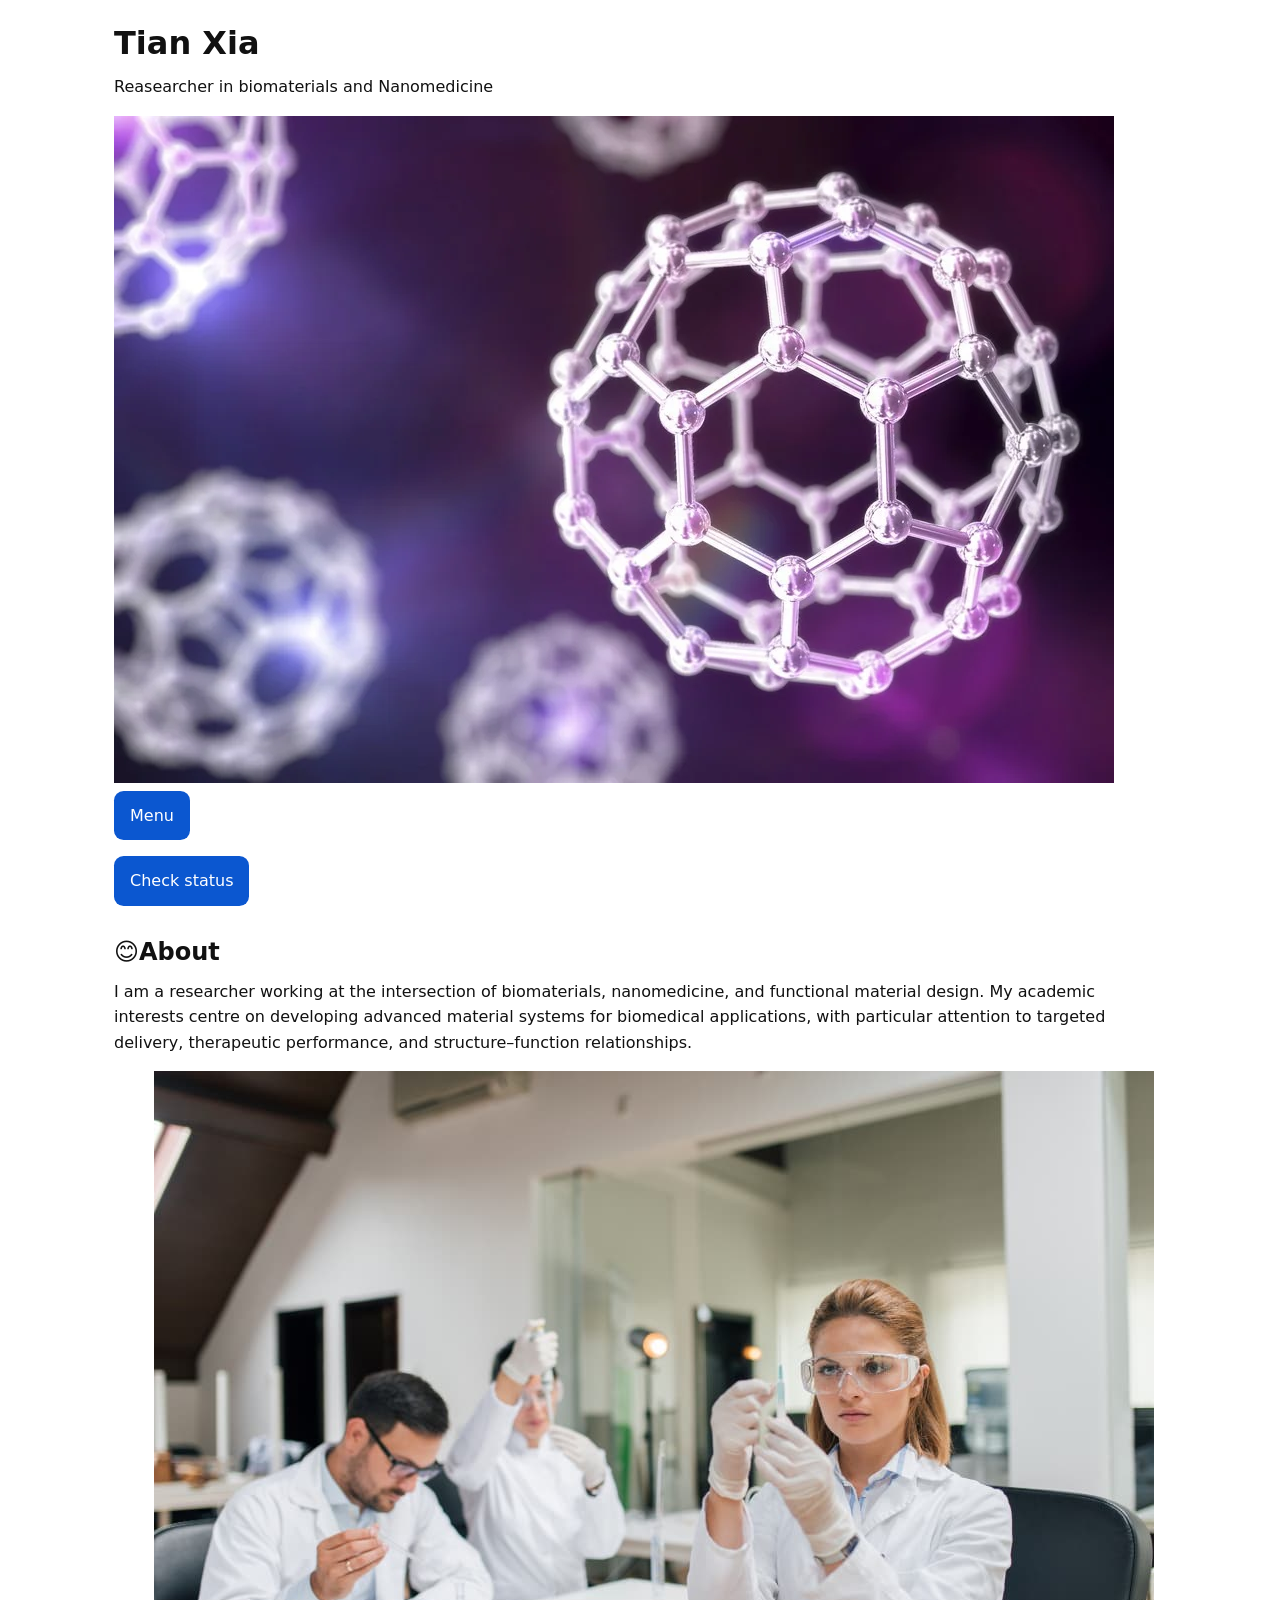
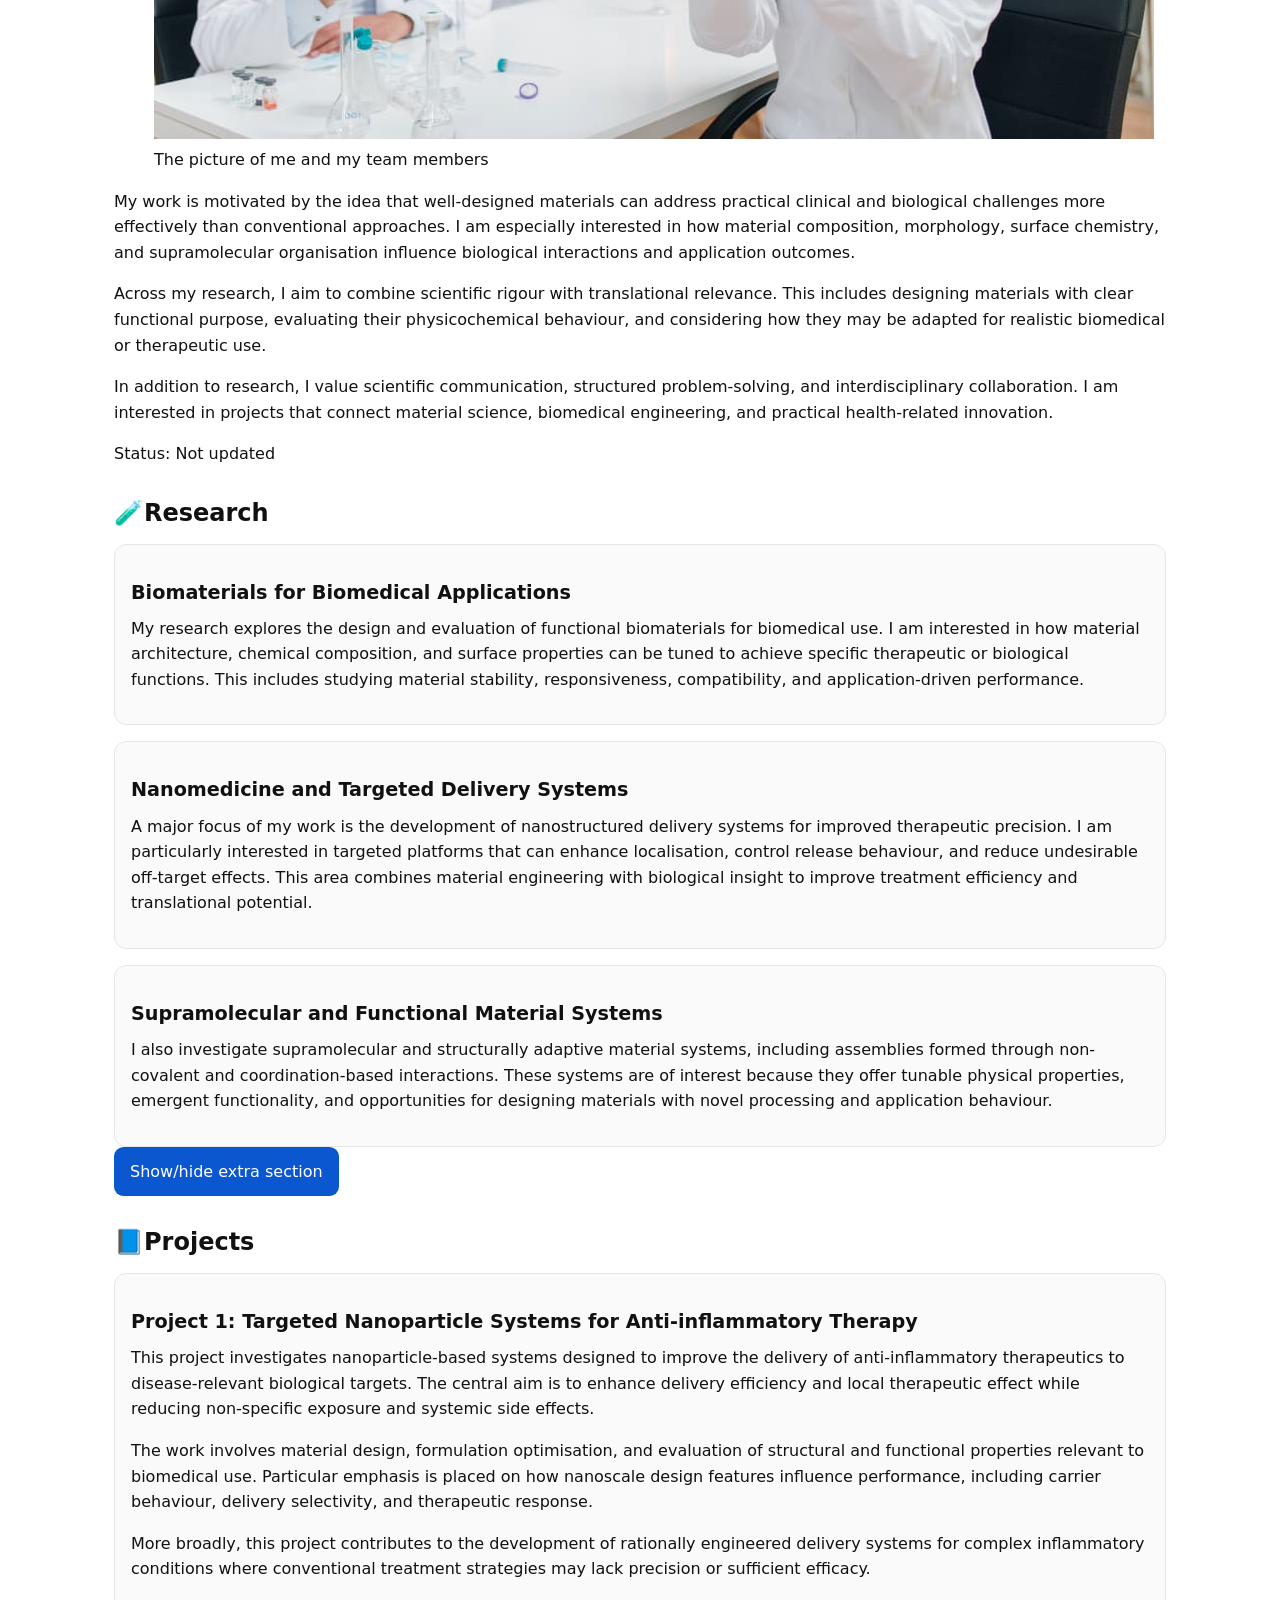
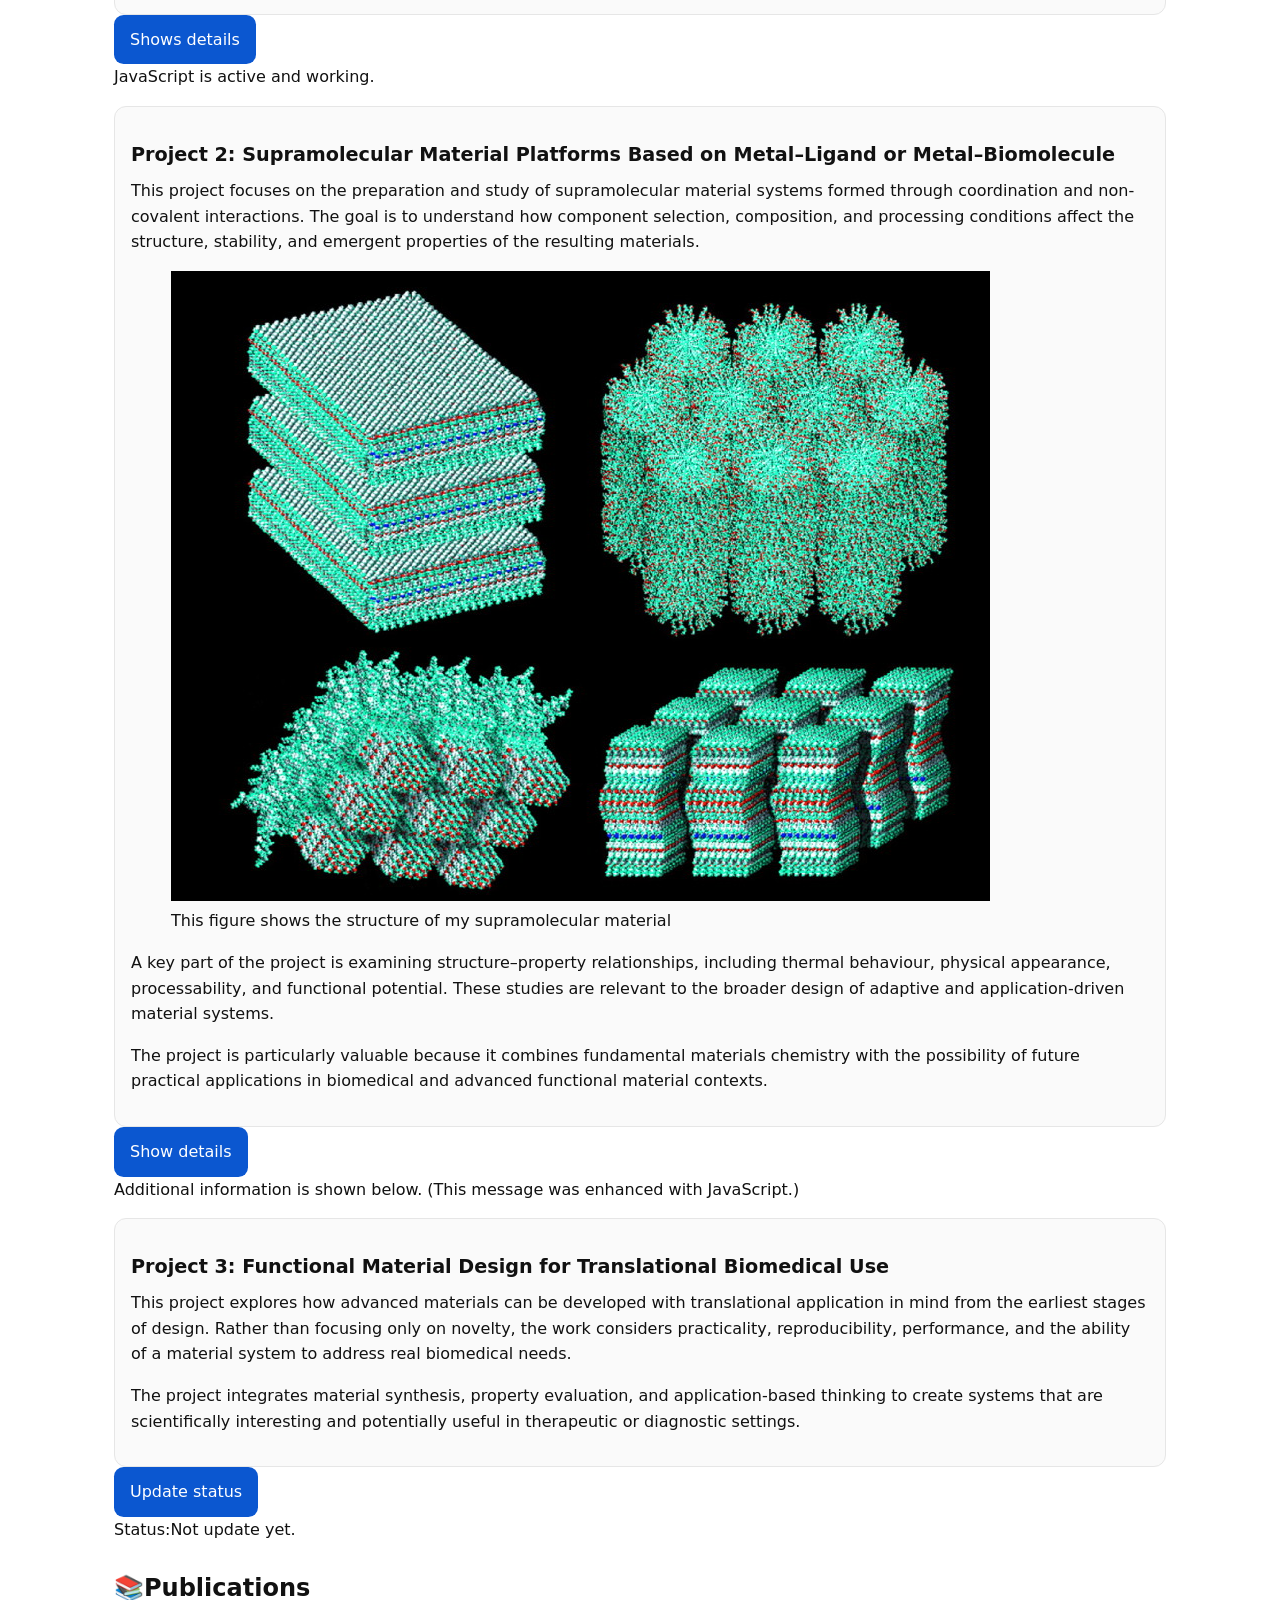
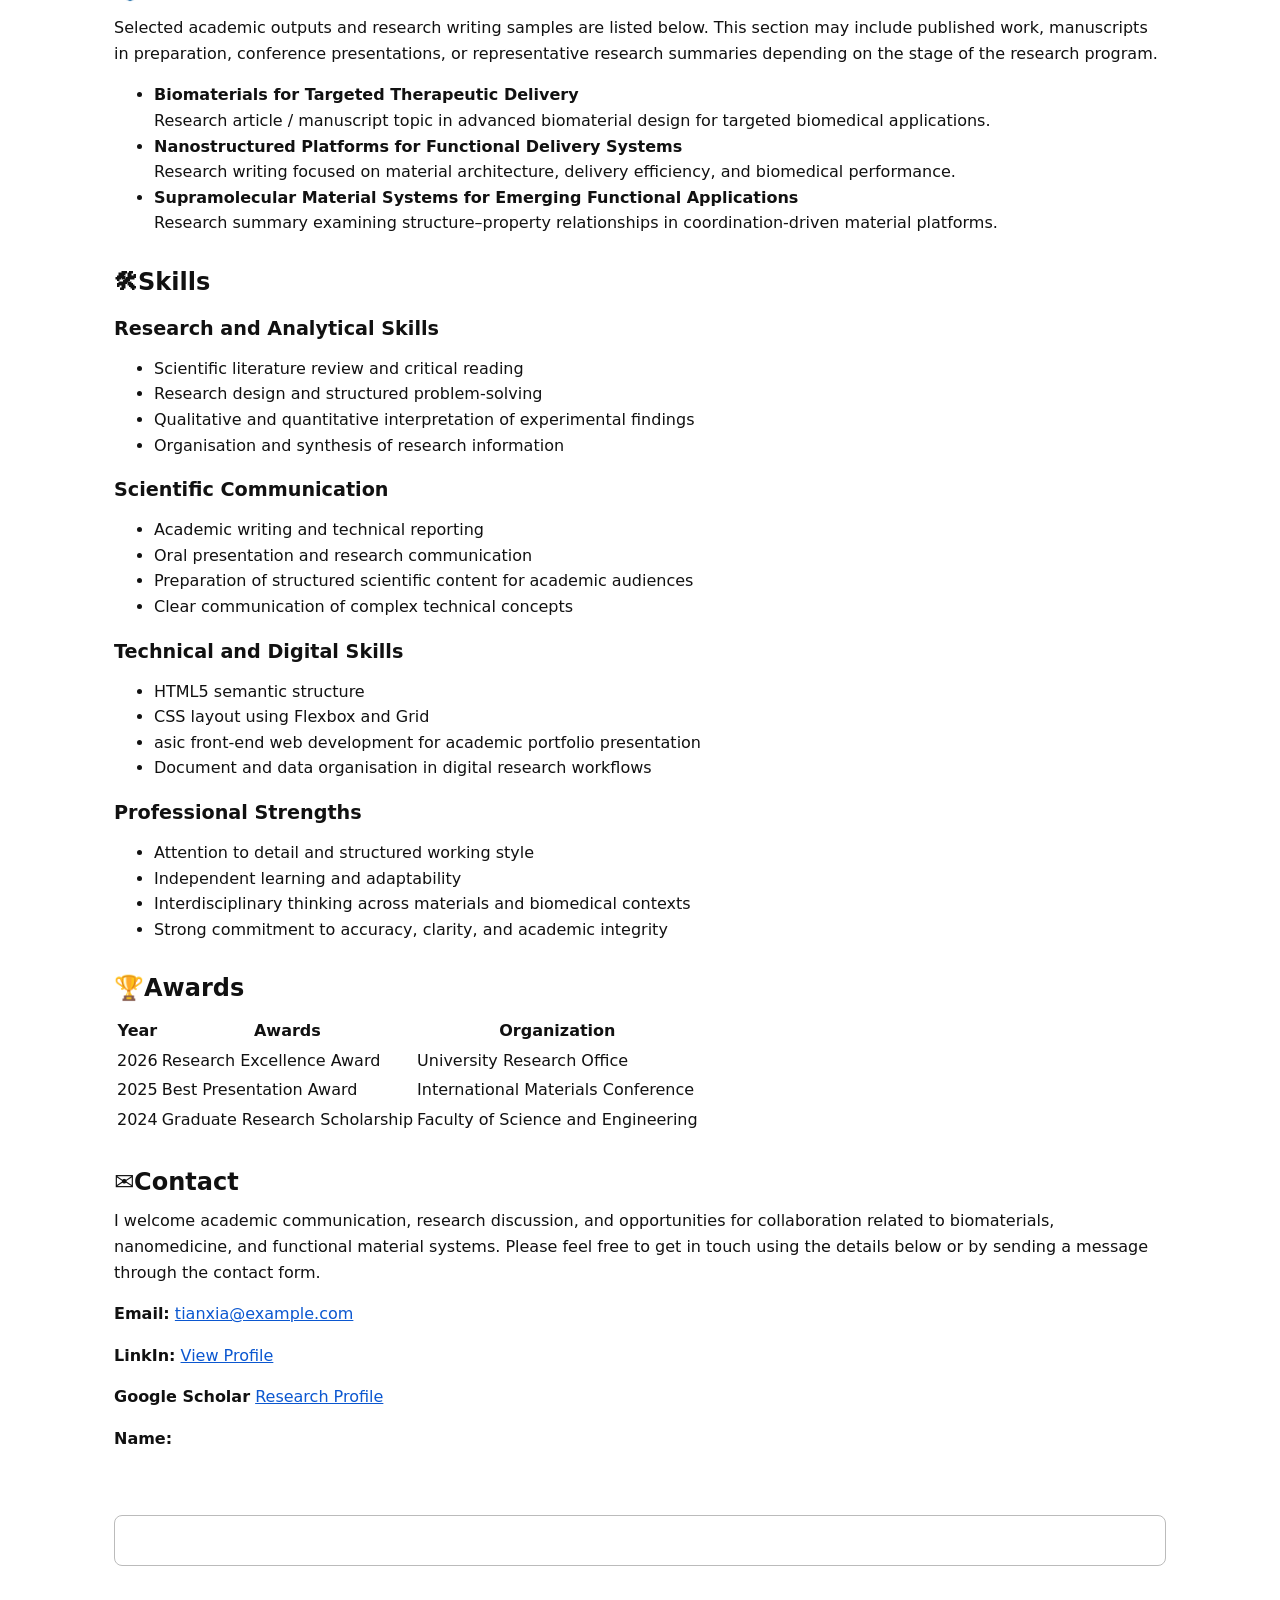
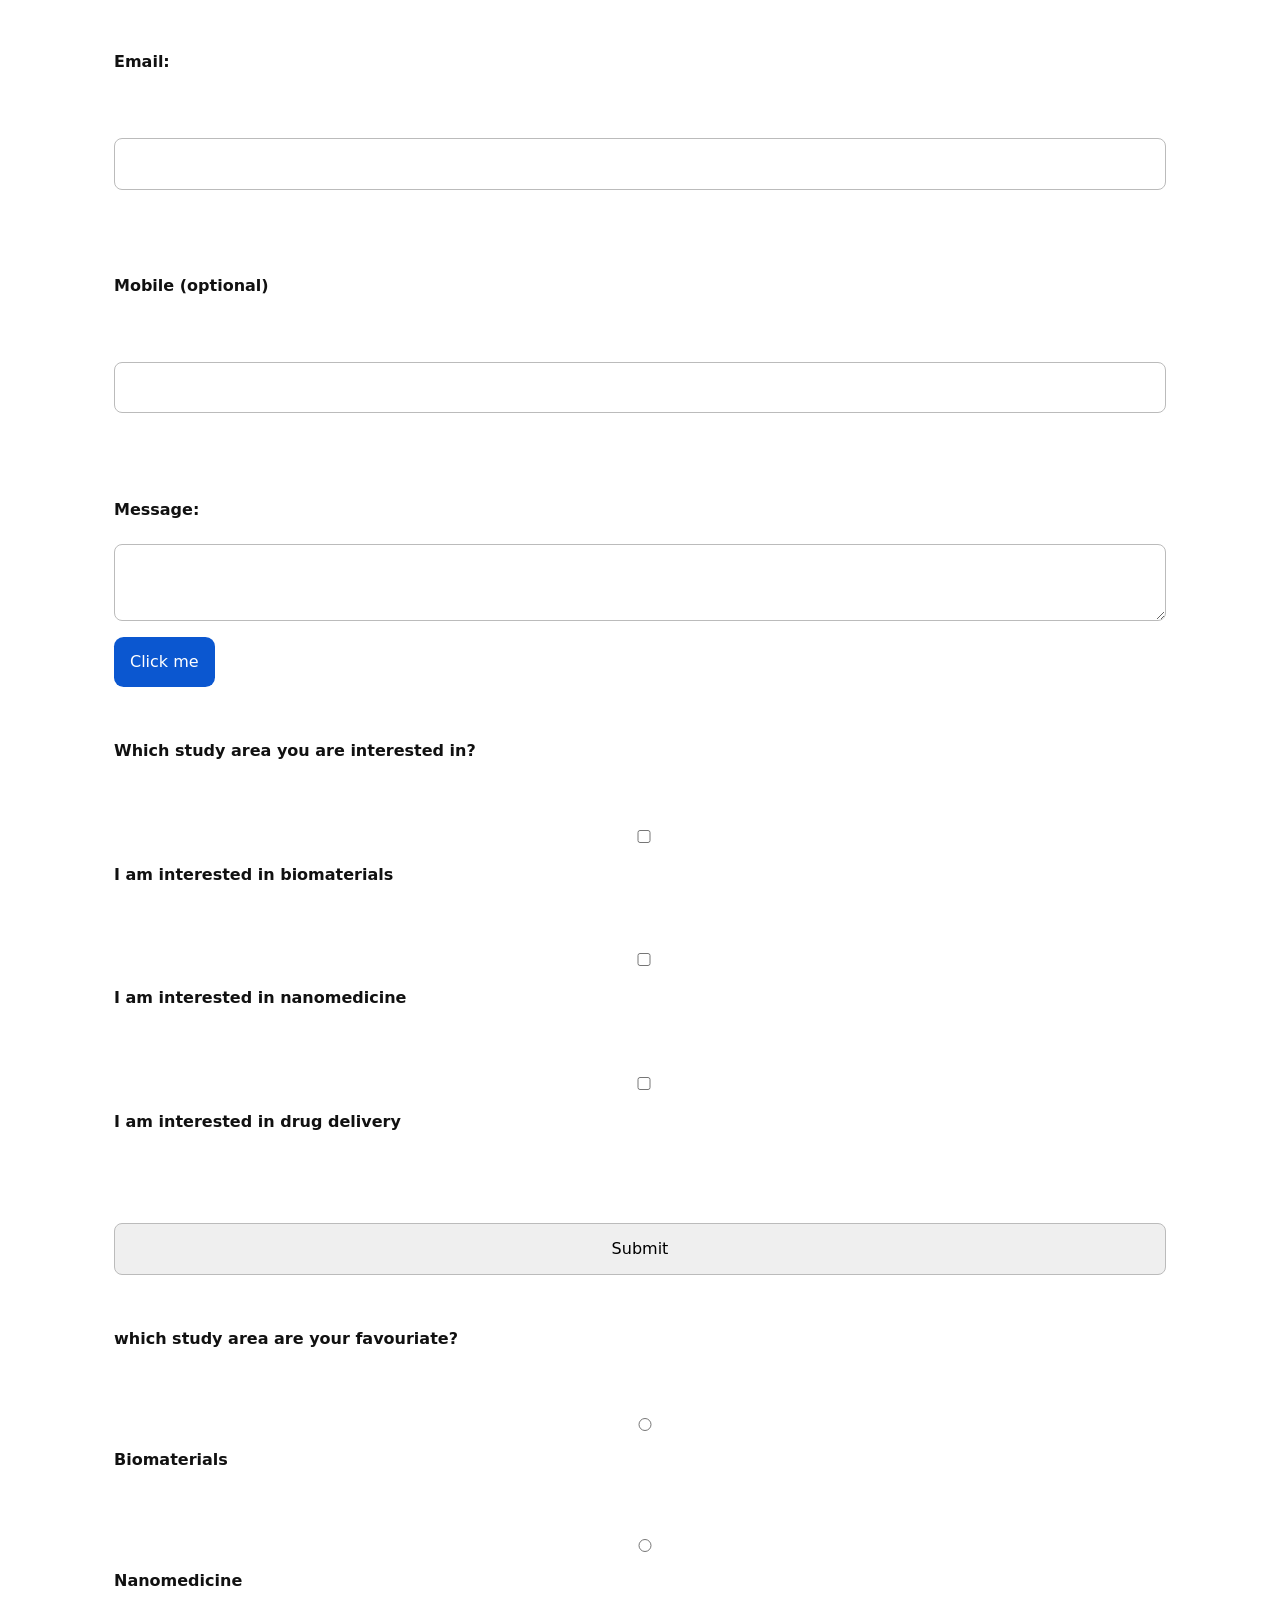
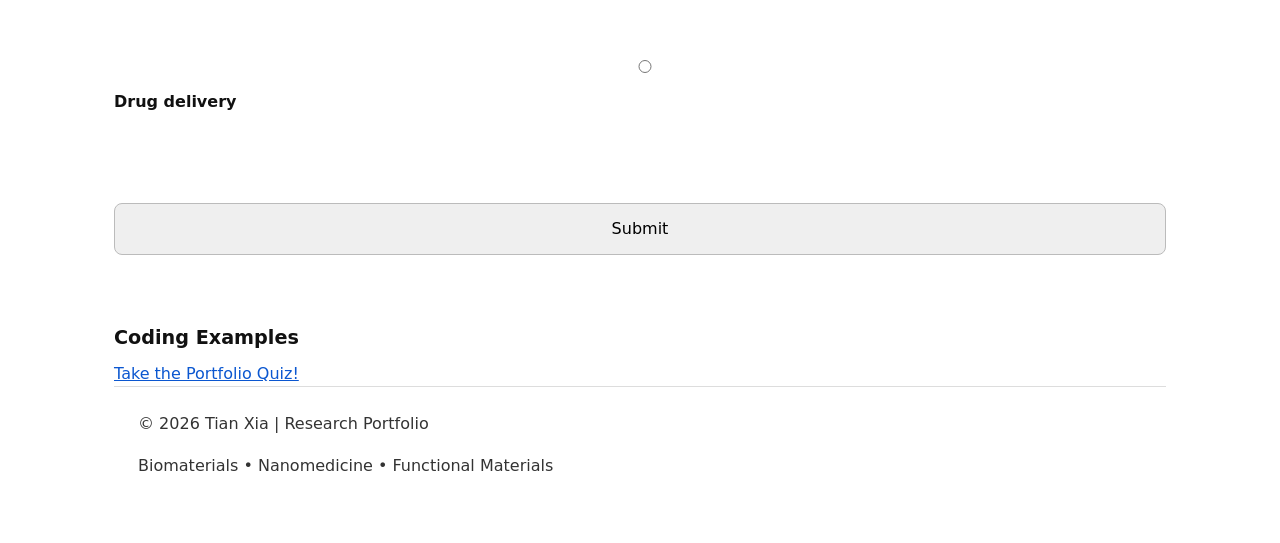
==== index.html @ 71f6e9ae "Add files via upload Initial research portfolio website" ====
<!DOCTYPE html>
<html lang="en">
<head>
<meta charset="UTF-8">
<meta name="viewport" content="width=device-width, initial-scale=1.0">
<title>Tian Xia | Research Portfolio</title>
<link rel="stylesheet" type="text/css" href="style.css">
</head>

<body>
    <header>
        <h1>Tian Xia</h1>
        <p>Reasearcher in biomaterials and Nanomedicine</p>
        <img src="Nanoparticles.jpg" alt="the shape and structure of nanoparticles">
    </header>
    
    <button class="menu-toggle" aria-expanded="false" aria-controls="primaryNav">
        Menu
    </button>

    <nav>
        <ul class="nav-links" id="primaryNav">
        <li><a href="#about">About</a></li>
        <li><a href="#research">Research</a></li>
        <li><a href="#projects">Projects</a></li>
        <li><a href="#publications">Publications</a></li>
        <li><a href="#skills">Skills</a></li>
        <li><a href="#awards">Awards</a></li>
        <li><a href="#contact">Contact</a></li>
        </ul>
    </nav>

    <main>
        <button id="alertButton">Check status</button>
        <p id="alertMessage" aria-live="polite"></p>
        
        <section id="about">
            <h2 class="heading">😊About</h2>
            <p> 
                 I am a researcher working at the intersection of biomaterials, nanomedicine, and
                 functional material design. My academic interests centre on developing advanced
                 material systems for biomedical applications, with particular attention to targeted
                 delivery, therapeutic performance, and structure–function relationships.
            </p>
            <figure>
                <img src="Research team.jpg" alt="Me and team members">
                <figcaption>The picture of me and my team members</figcaption>
            </figure>

            <p>  
                 My work is motivated by the idea that well-designed materials can address practical
                 clinical and biological challenges more effectively than conventional approaches.
                 I am especially interested in how material composition, morphology, surface chemistry,
                 and supramolecular organisation influence biological interactions and application outcomes.
            </p>

            <p>
                 Across my research, I aim to combine scientific rigour with translational relevance.
                 This includes designing materials with clear functional purpose, evaluating their
                 physicochemical behaviour, and considering how they may be adapted for realistic
                 biomedical or therapeutic use.
          
            </p>

            <p>
                 In addition to research, I value scientific communication, structured problem-solving,
                 and interdisciplinary collaboration. I am interested in projects that connect material
                 science, biomedical engineering, and practical health-related innovation.
            </p>
            <p id="Status">Status: Not updated</p>

        </section>

        <section id="research">
            <h2>🧪Research</h2>
            
            <article>
                <h3>Biomaterials for Biomedical Applications</h3>
                <p>
                     My research explores the design and evaluation of functional biomaterials for
                     biomedical use. I am interested in how material architecture, chemical composition,
                     and surface properties can be tuned to achieve specific therapeutic or biological
                     functions. This includes studying material stability, responsiveness, compatibility,
                     and application-driven performance.
                </p>
            </article>

            <article>
                <h3>Nanomedicine and Targeted Delivery Systems</h3>
                <p> 
                     A major focus of my work is the development of nanostructured delivery systems for
                     improved therapeutic precision. I am particularly interested in targeted platforms
                     that can enhance localisation, control release behaviour, and reduce undesirable
                     off-target effects. This area combines material engineering with biological insight
                     to improve treatment efficiency and translational potential.
                </p>
            </article>

            <article>
                <h3>Supramolecular and Functional Material Systems</h3>
                <p>
                     I also investigate supramolecular and structurally adaptive material systems,
                     including assemblies formed through non-covalent and coordination-based interactions.
                     These systems are of interest because they offer tunable physical properties,
                     emergent functionality, and opportunities for designing materials with novel
                     processing and application behaviour.
                </p>
            </article>
        </section>
        
        <button id="toggleSectionBtn" type="button">
            Show/hide extra section
        </button>
        <section id="extraSection" hidden>
            <h3>Additional research detail</h3>
            <p>This section contains extra project information.</p>
        </section>

        <section id="projects">
            <h2>📘Projects</h2>

            <article>
                <h3>Project 1: Targeted Nanoparticle Systems for Anti-inflammatory Therapy</h3>
                <p>
                     This project investigates nanoparticle-based systems designed to improve the
                     delivery of anti-inflammatory therapeutics to disease-relevant biological targets.
                     The central aim is to enhance delivery efficiency and local therapeutic effect while
                     reducing non-specific exposure and systemic side effects.
                </p>

                <p>
                     The work involves material design, formulation optimisation, and evaluation of
                     structural and functional properties relevant to biomedical use. Particular emphasis
                     is placed on how nanoscale design features influence performance, including carrier
                     behaviour, delivery selectivity, and therapeutic response.
                </p>

                <p>
                     More broadly, this project contributes to the development of rationally engineered
                     delivery systems for complex inflammatory conditions where conventional treatment
                     strategies may lack precision or sufficient efficacy. 
                </p>
            </article>
            <button
             class="toggle-details"
             type="button"
             aria-expanded="false"
             aria-controls="proj1-details"
             >
            Shows details
        </button>
        <div id="proj1-details" hidden>
            <p><strong>Methods:</strong>Mixed-method design</p>
            <p><strong>Participants:</strong>24 researchers</p>
        </div>

        <p id="status">JavaScript is not active.</p>

            <article>
                <h3>Project 2: Supramolecular Material Platforms Based on Metal–Ligand or Metal–Biomolecule</h3>
                <p> 
                     This project focuses on the preparation and study of supramolecular material systems
                     formed through coordination and non-covalent interactions. The goal is to understand
                     how component selection, composition, and processing conditions affect the structure,
                     stability, and emergent properties of the resulting materials.
                </p>
                <figure>
                    <img src="supramolecular material.jpg">
                    <figcaption>This figure shows the structure of my supramolecular material</figcaption>
                </figure>

                <p>
                     A key part of the project is examining structure–property relationships, including
                     thermal behaviour, physical appearance, processability, and functional potential.
                     These studies are relevant to the broader design of adaptive and application-driven
                     material systems.
                </p>

                <p>
                     The project is particularly valuable because it combines fundamental materials
                     chemistry with the possibility of future practical applications in biomedical and
                     advanced functional material contexts.
                </p>
            
            </article>

               <button id="toggleButton">Show details</button>
            <p id="details2" hidden>
                This section contains additional project information.
            </p>

            <p id="message">
                Additional information is shown below.
            </p>
            <article>
                <h3>Project 3: Functional Material Design for Translational Biomedical Use</h3>
                <p>
                     This project explores how advanced materials can be developed with translational
                     application in mind from the earliest stages of design. Rather than focusing only on
                     novelty, the work considers practicality, reproducibility, performance, and the
                     ability of a material system to address real biomedical needs.
                </p>

                <p>
                     The project integrates material synthesis, property evaluation, and application-based
                     thinking to create systems that are scientifically interesting and potentially useful
                     in therapeutic or diagnostic settings.
                </p>
            </article>
        </section>
        <button id="statusButton" type="button">
            Update status
        </button>
        <p id="statusMessage">
            Status:Not update yet.
        </p>
        
        <section id="publications">
            <h2>📚Publications</h2>
            <p>
                 Selected academic outputs and research writing samples are listed below. This section
                 may include published work, manuscripts in preparation, conference presentations, or
                 representative research summaries depending on the stage of the research program.
            </p>

            <ul>
                <li>
                    <strong>Biomaterials for Targeted Therapeutic Delivery</strong><br>
                    Research article / manuscript topic in advanced biomaterial design for targeted biomedical applications.
                </li>

                <li>
                    <strong>Nanostructured Platforms for Functional Delivery Systems</strong> <br>
                    Research writing focused on material architecture, delivery efficiency, and biomedical performance.
                </li>

                <li>
                    <strong>Supramolecular Material Systems for Emerging Functional Applications</strong> <br>
                    Research summary examining structure–property relationships in coordination-driven material platforms.
                </li>
            </ul>
        </section>
        
        <section id="skills">
            <h2>🛠Skills</h2>
            
            <h3>Research and Analytical Skills</h3>
            <ul>
                <li> Scientific literature review and critical reading</li>
                <li>Research design and structured problem-solving</li>
                <li>Qualitative and quantitative interpretation of experimental findings</li>
                <li>Organisation and synthesis of research information</li>
            </ul>

            <h3>Scientific Communication</h3>
            <ul>
                <li>Academic writing and technical reporting</li>
                <li>Oral presentation and research communication</li>
                <li>Preparation of structured scientific content for academic audiences</li>
                <li>Clear communication of complex technical concepts</li>
            </ul>

            <h3>Technical and Digital Skills</h3>
            <ul>
                <li>HTML5 semantic structure</li>
                <li>CSS layout using Flexbox and Grid</li>
                <li>asic front-end web development for academic portfolio presentation</li>
                <li>Document and data organisation in digital research workflows</li>
            </ul>

            <h3>Professional Strengths</h3>
            <ul>
                <li> Attention to detail and structured working style</li>
                <li>Independent learning and adaptability</li>
                <li>Interdisciplinary thinking across materials and biomedical contexts</li>
                <li>Strong commitment to accuracy, clarity, and academic integrity</li>
            </ul>
        </section>

        <section id="awards">
            <h2>🏆Awards</h2>

            <table>
                <tr>
                    <th scope="col">Year</th>
                    <th scope="col">Awards</th>
                    <th scope="col">Organization</th>
                </tr>

                <tr>
                    <td>2026</td>
                    <td>Research Excellence Award</td>
                    <td>University Research Office</td>
                </tr>

                <tr>
                    <td>2025</td>
                    <td>Best Presentation Award</td>
                    <td>International Materials Conference</td>
                </tr>

                <tr>
                    <td>2024</td>
                    <td>Graduate Research Scholarship</td>
                    <td>Faculty of Science and Engineering</td>
                </tr>

            </table>
        </section>

        <section id="contact">
            <h2>✉️Contact</h2>
            <p>
                 I welcome academic communication, research discussion, and opportunities for
                 collaboration related to biomaterials, nanomedicine, and functional material systems.
                 Please feel free to get in touch using the details below or by sending a message
                 through the contact form.
            </p>

            <div>
                <p><strong>Email:</strong> <a href="mailto:tianxia@example.com">tianxia@example.com</a> </p>
                <p><strong>LinkIn:</strong> <a href="https://www.linkedin.com/" target="blank">View Profile</a></p>
                <p><strong>Google Scholar</strong> <a href="https://scholar.google.com/" target="blank">Research Profile</a></p>
            </div>

            <form>
                <label for="name">Name:</label><br>
                <input type="text" id="name" name="name" required><br><br>

                <label for="email">Email:</label><br>
                <input type="email" id="email" name="email" required pattern="[a-z0-9._%+-]+@[a-z0-9.-]+\.[a-z]{2,}$"><br><br>

                <label for="mobile">Mobile (optional)</label><br>
                <input type="tel" id="mobile" name="mobile" pattern="[0-9]{10,16}"><br><br>

                <label for ="message">Message:</label>
                <textarea id="message" name="message" row="6" required></textarea>

                <button id="helloBtn"type="submit">Click me</button>
            </form><br><br>

            <form>
                <label>Which study area you are interested in? </label><br>

                <input type="checkbox" id="interest1" name="interest1" value="biomaterials">
                <label for="interest1">I am interested in biomaterials</label><br>

                <input type="checkbox" id="interest2" name="interest2" value="nanomedicine">
                <label for="interest2">I am interested in nanomedicine</label><br>

                <input type="checkbox" id="interest3" name="interest3" value="drug delivery">
                <label for="interest3">I am interested in drug delivery</label><br><br>

                <input type="submit" value="Submit">
            </form><br><br>

            <form>
                <label>which study area are your favouriate?</label><br>

                <input type="radio" id="topic1" name="fav_topic" value="Biomaterials">
                <label for="topic1">Biomaterials</label><br>

                <input type="radio" id="topic2" name="fav_topic" value="Nanomedicine">
                <label for="topic2">Nanomedicine</label><br>

                <input type="radio" id="topic3" name="fav_topic" value="Drug delivery">
                <label for="topic3">Drug delivery</label><br><br>

                <input type="submit" value="Submit">
            </form><br><br>
        </section>
    
    </main>
    <script src="script.js"></script>
</body>

<h3>Coding Examples</h3>
<a href="quiz.html" target="_blank">Take the Portfolio Quiz!</a>


<footer>
    <p>&copy; 2026 Tian Xia | Research Portfolio</p>
    <p>Biomaterials • Nanomedicine • Functional Materials</p>
</footer>
</html>
---- style.css ----
/* Apply consistent box model sizing to all elements */
*,
*::before,
*::after{
    box-sizing: border-box;
}
/* Remove default browser margin and set readable default */
body{
    margin: 0; /*remove default margin*/
    font-family: system-ui, -apple-system, "Segoe UI", Roboto, Arial, sans-serif; /* Clean system fonts */
    line-height: 1.6; /*Improves reading comfort */
    color: #111; /* Dark text for strong contrast */
    background: #fff; /*White background for clarity */
}

/* Add spacing below paragraphs for readability */
p{
    margin: 0 0 1rem 0;
}
/* limit line length to improve readability on large screens */
body
{
    max-width: 1100px; /* Prevent long, hard-to-read lines */
    margin: 0 auto; /* Center content horizontally */
    padding: 1.5rem; /* Adds breathing room inside container */
}

/* Improve heading readability */
h1,h2,h3{
    line-height:1.2;
    margin:0 0 0.75rem 0;
}

/*Primary page title */
h1{
    font-size:2rem;
}
/*Sectionn heading */
h2{
    font-size:1.5rem;
    margin-top: 2rem; /* Add space before new sections */
}

/* Subheadings */
h3{
    font-size:1.2rem;
    margin-top:1.25rem;
}
/* Remove default list styling and apply flex layout */
nav ul{
    list-style:none;
    padding:0;
    margin:0;
    display:flex; /* Activate Flexbox */
    gap: 1rem; /*Even spacing between items */
    flex-wrap: wrap; /* Allows wrapping on smaller screens */
    justify-content:center;
}

nav{
    position:sticky;
    top:0;
}

section{
    scroll-margin-top:80px;
}

/* Style navigation links */
nav a{
    text-decoration:none;
    padding: 0.4rem 0.6rem;
    border-radius:0.4rem;
}

.nav-links{
    display: none;
}
.nav-links.open{
    display:block;
}

/* Visally group each project, like resaerch cards */
article{
    border: 1px solid #e6e6e6;
    border-radius: 0.75rem; /* Soft rounded corners */
    padding:1rem; /*Space between projects */
    margin-top:1rem; /* Space between projects */
    background: #fafafa; /* Light backgroundcontrast */
}

/* Stack form fields vertically using Flexbox */
form{
    display:flex;
    flex-direction: column;
    gap: 1rem;
}
/* Make labels clear and readable */
label{
    font-weight: 600;
    margin-bottom:0.35rem;
}
/* Improve input usability */
input,
textarea{
    width:100%;
    padding:0.75rem;
    border: 1px solid #bbb;
    border-radius: 0.5rem;
    font: inherit;
}
/* Ensure links are clearly visable */
a{
    color:#0b57d0;
    text-decoration:underline;
}

/* Visible keyboard focues indicator */
:focus-visible{
    outline:3px solid #0b57d0;
    outline-offset: 3px;
}

/* Adjust layout when screen width is 600px or smaller */
@media (max-width: 600px){
    main{
        padding: 1rem; /* Reduce padding on small screens */
    }
    h1{
        font-size:1.6rem; /*Slightly smaller heading */
    }
    nav ul{
        gap:0.5rem; /* Reduce spacing */
    }
}

/* optional: if you add a <nav> in your HTML */
nav{
    margin-top: 1rem;
}
nav ul{
    list-style:none;
    padding:0;
    margin:0;
    display:flex;     /* Flexbox layout */
    gap:1rem;
    flex-wrap:wrap;   /* Wrap links if sapce is tight */
}
nav a{
    text-decoration:none;
    padding:0.4rem 0.6rem;
    border-radius:0.4rem;
}
nav a:hover{
    background:#f2f6ff;
}
/*Button: high contrast and clear*/
button{
    width:fit-content;
    padding:0.75rem 1rem;
    border:none;
    border-radius: 0.6rem;
    background: #0b57d0;
    color:#fff;
    font:inherit;
    cursor:pointer;
}
button:hover{
    background: #0948ad;
}
button:active{
    transform: translateY(1px);
}
footer{
    border-top: 1px solid #ddd;
    padding:1.5rem;
    color:#333;
}

@media(max-width:600px){
    header,
    footer{
        padding:1rem;
    }
    main{
        padding:1rem;
    }
    h1{
        font-size:1.6rem;
    }
    nav ul{
        gap:0.5rem;
    }
    nav a{
        padding:0.35rem 0.5rem;
    }
}
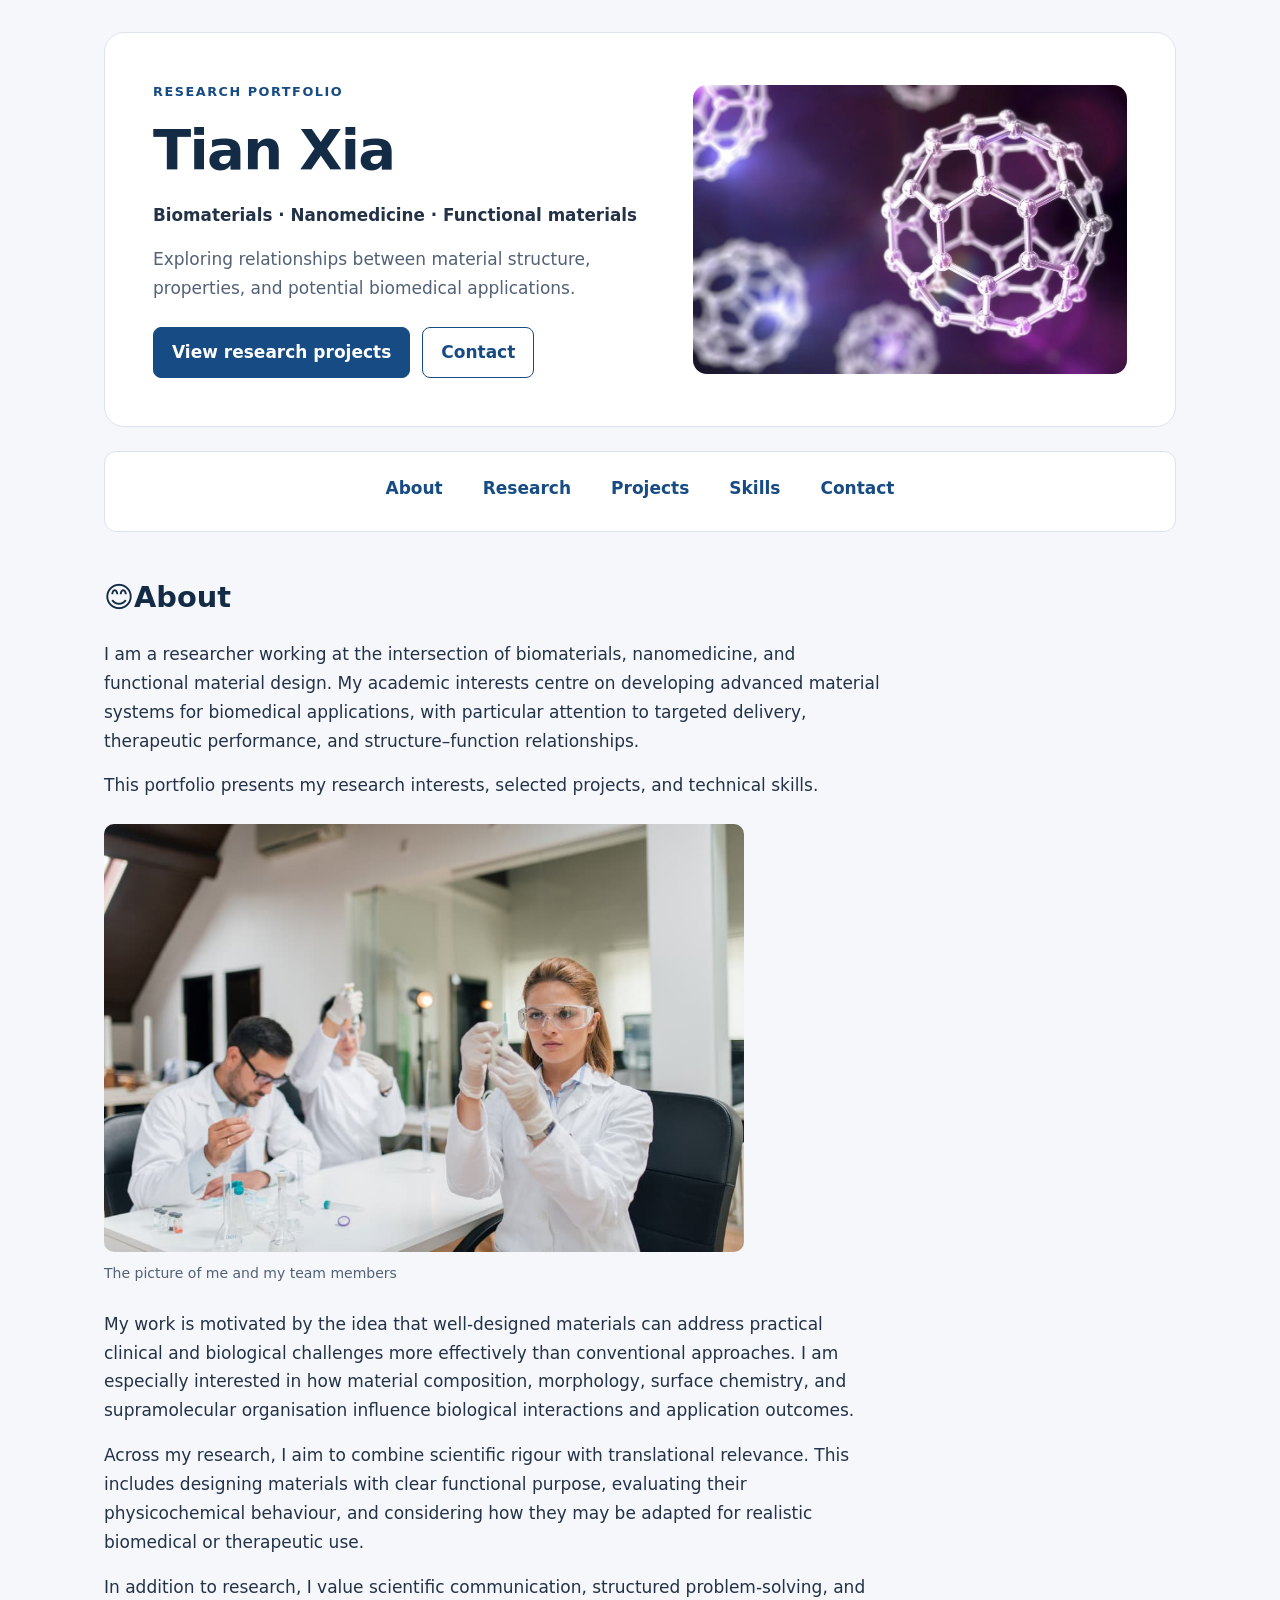
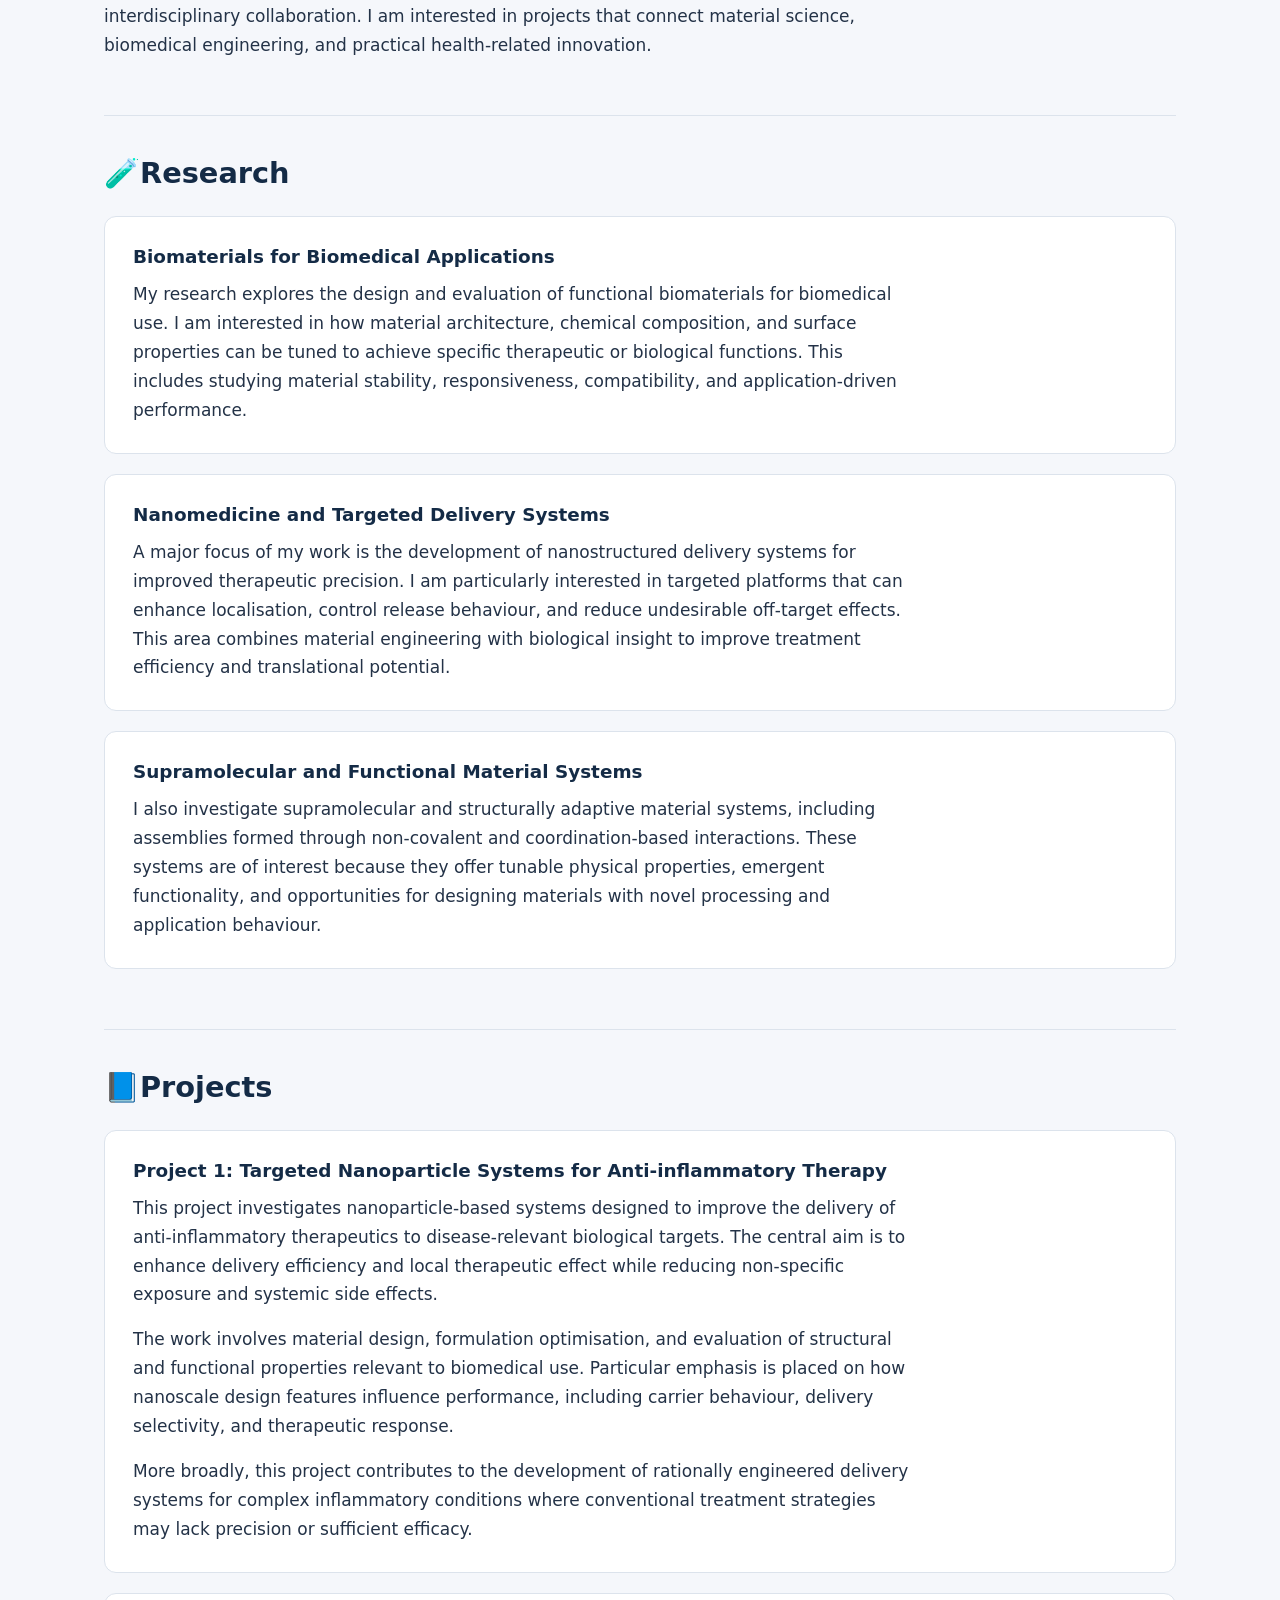
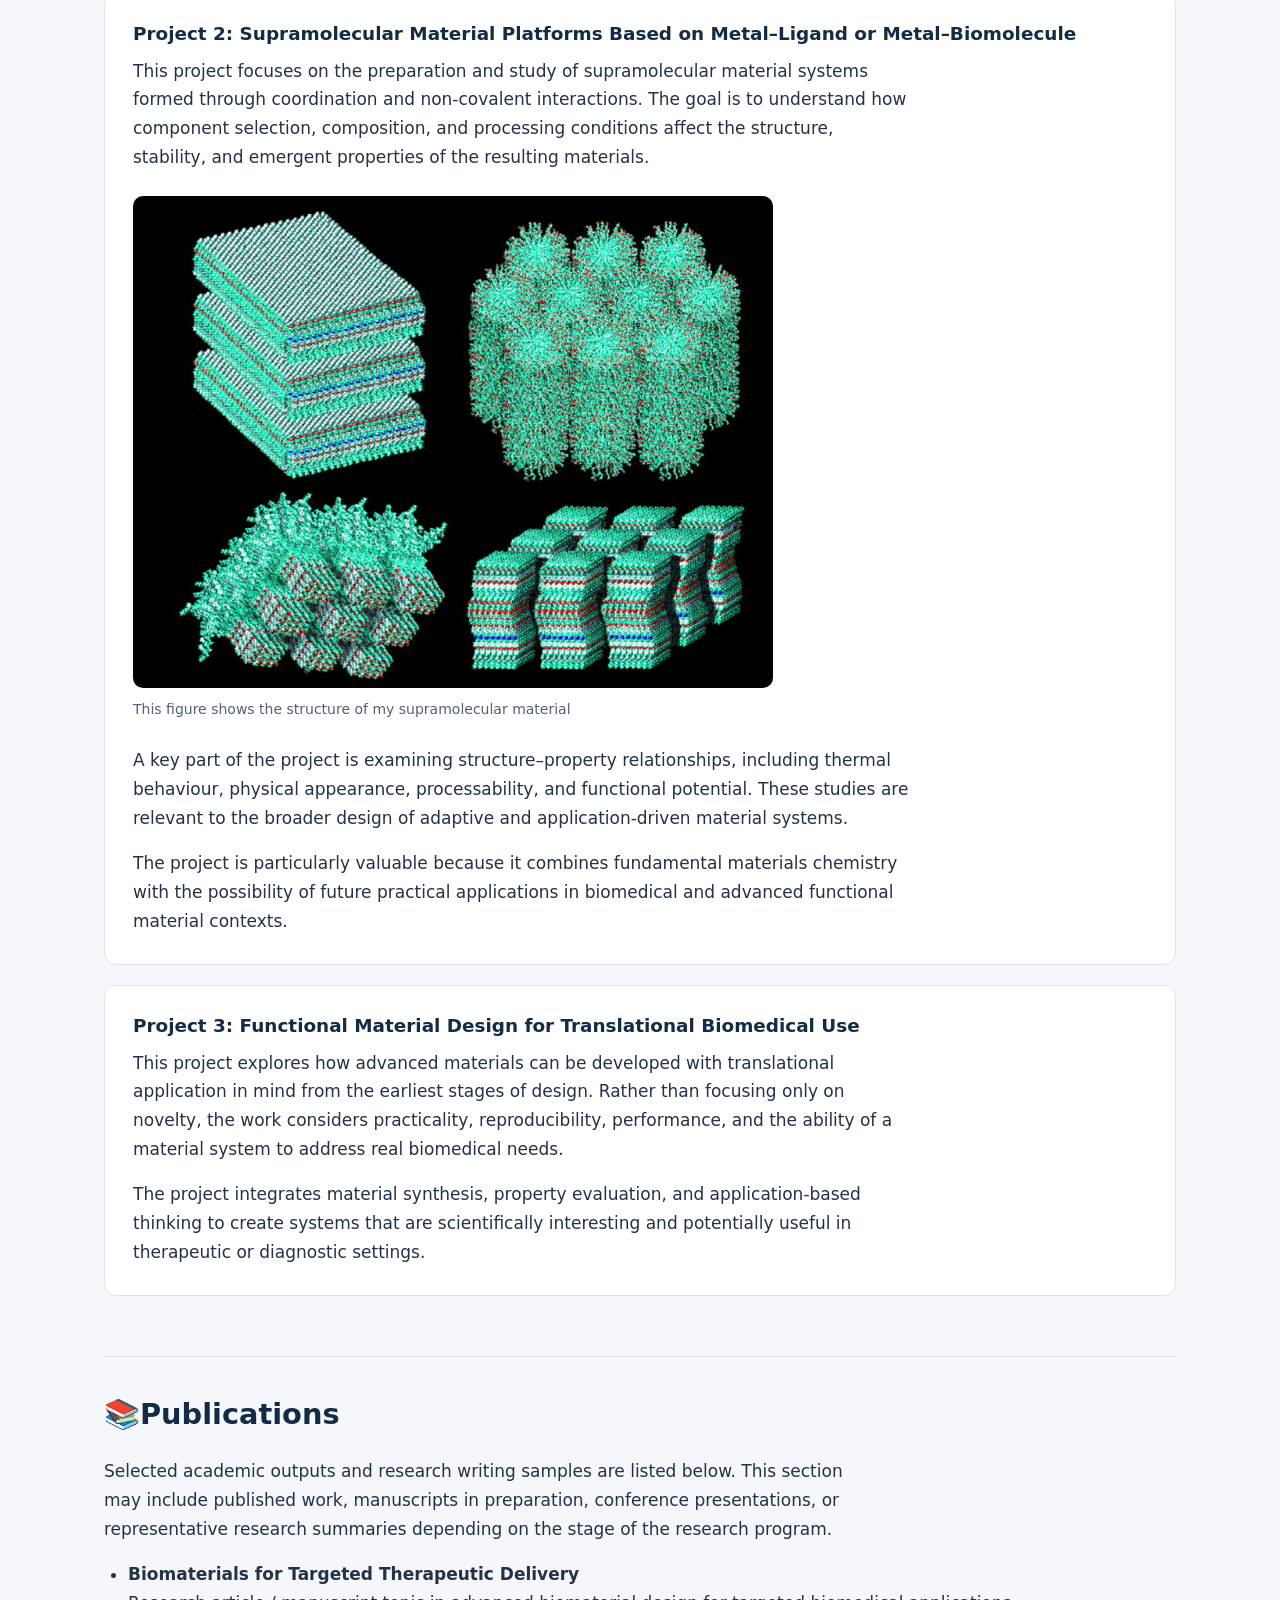
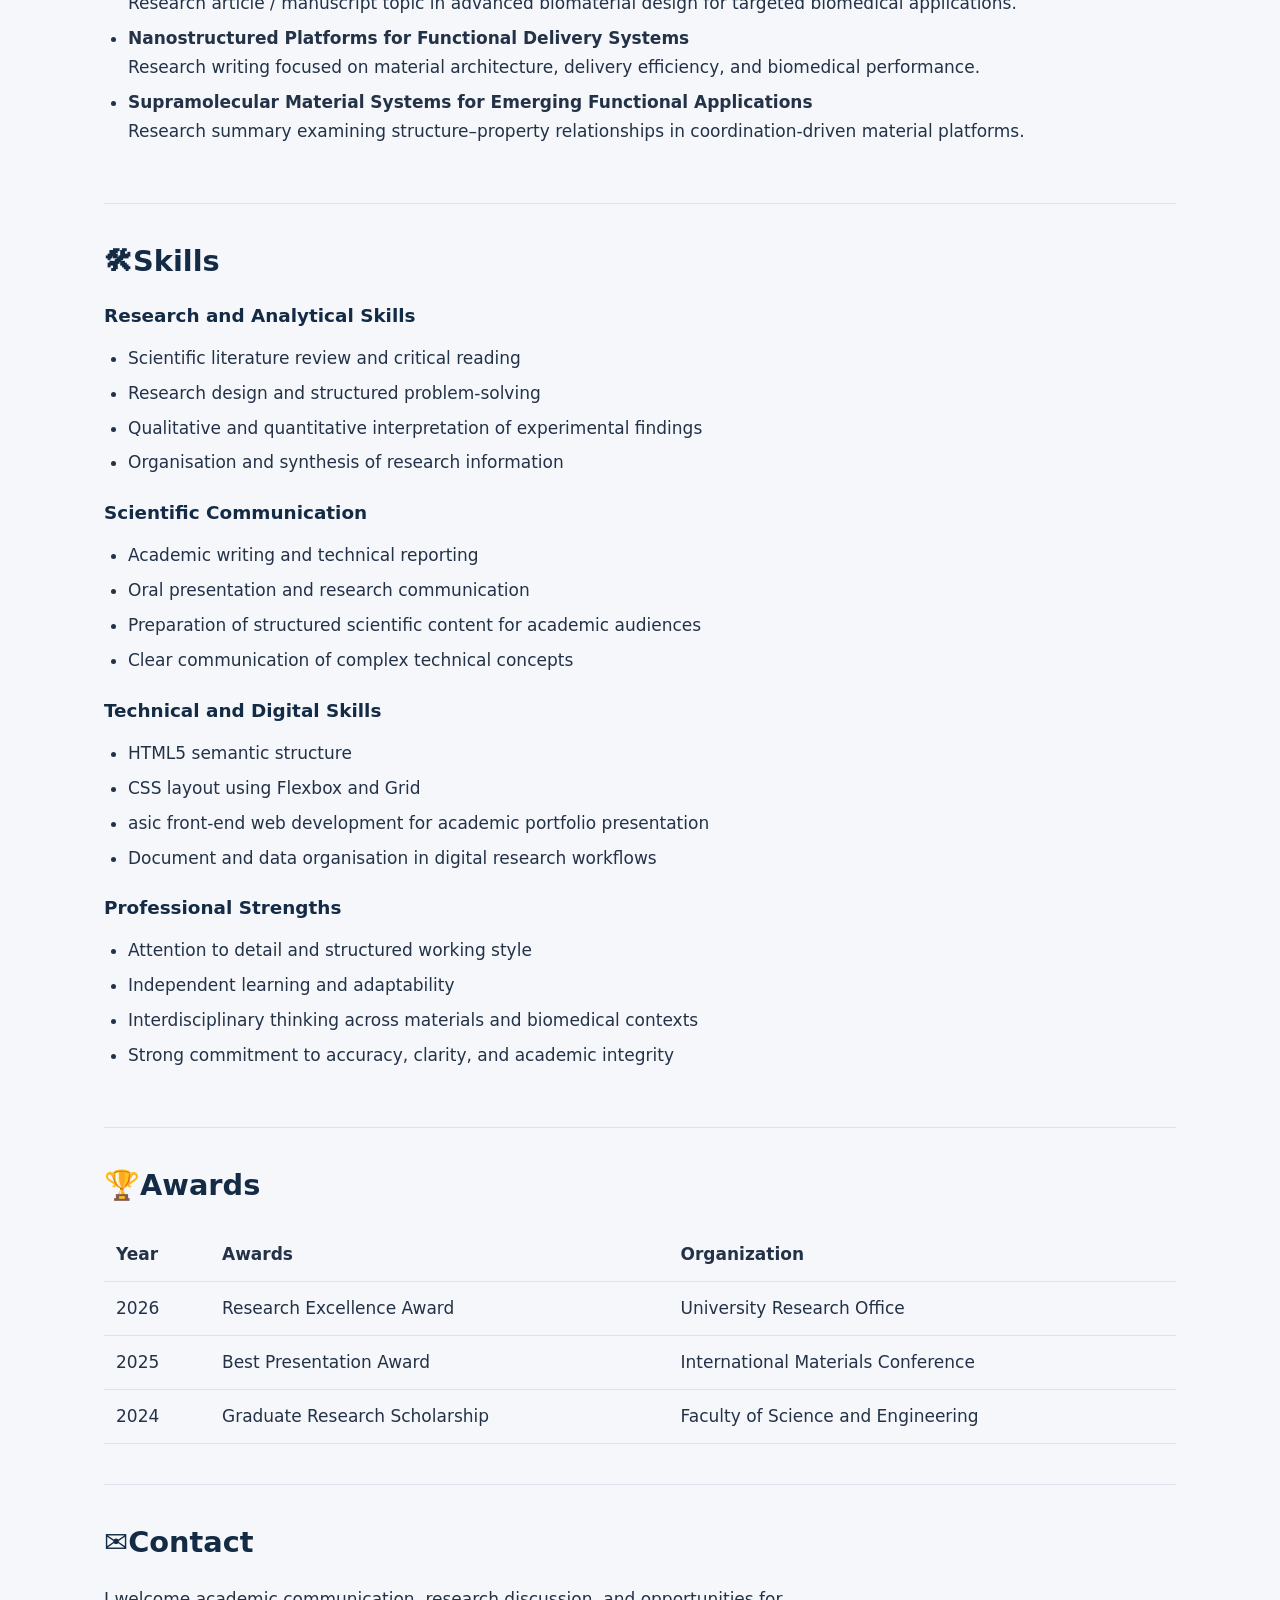
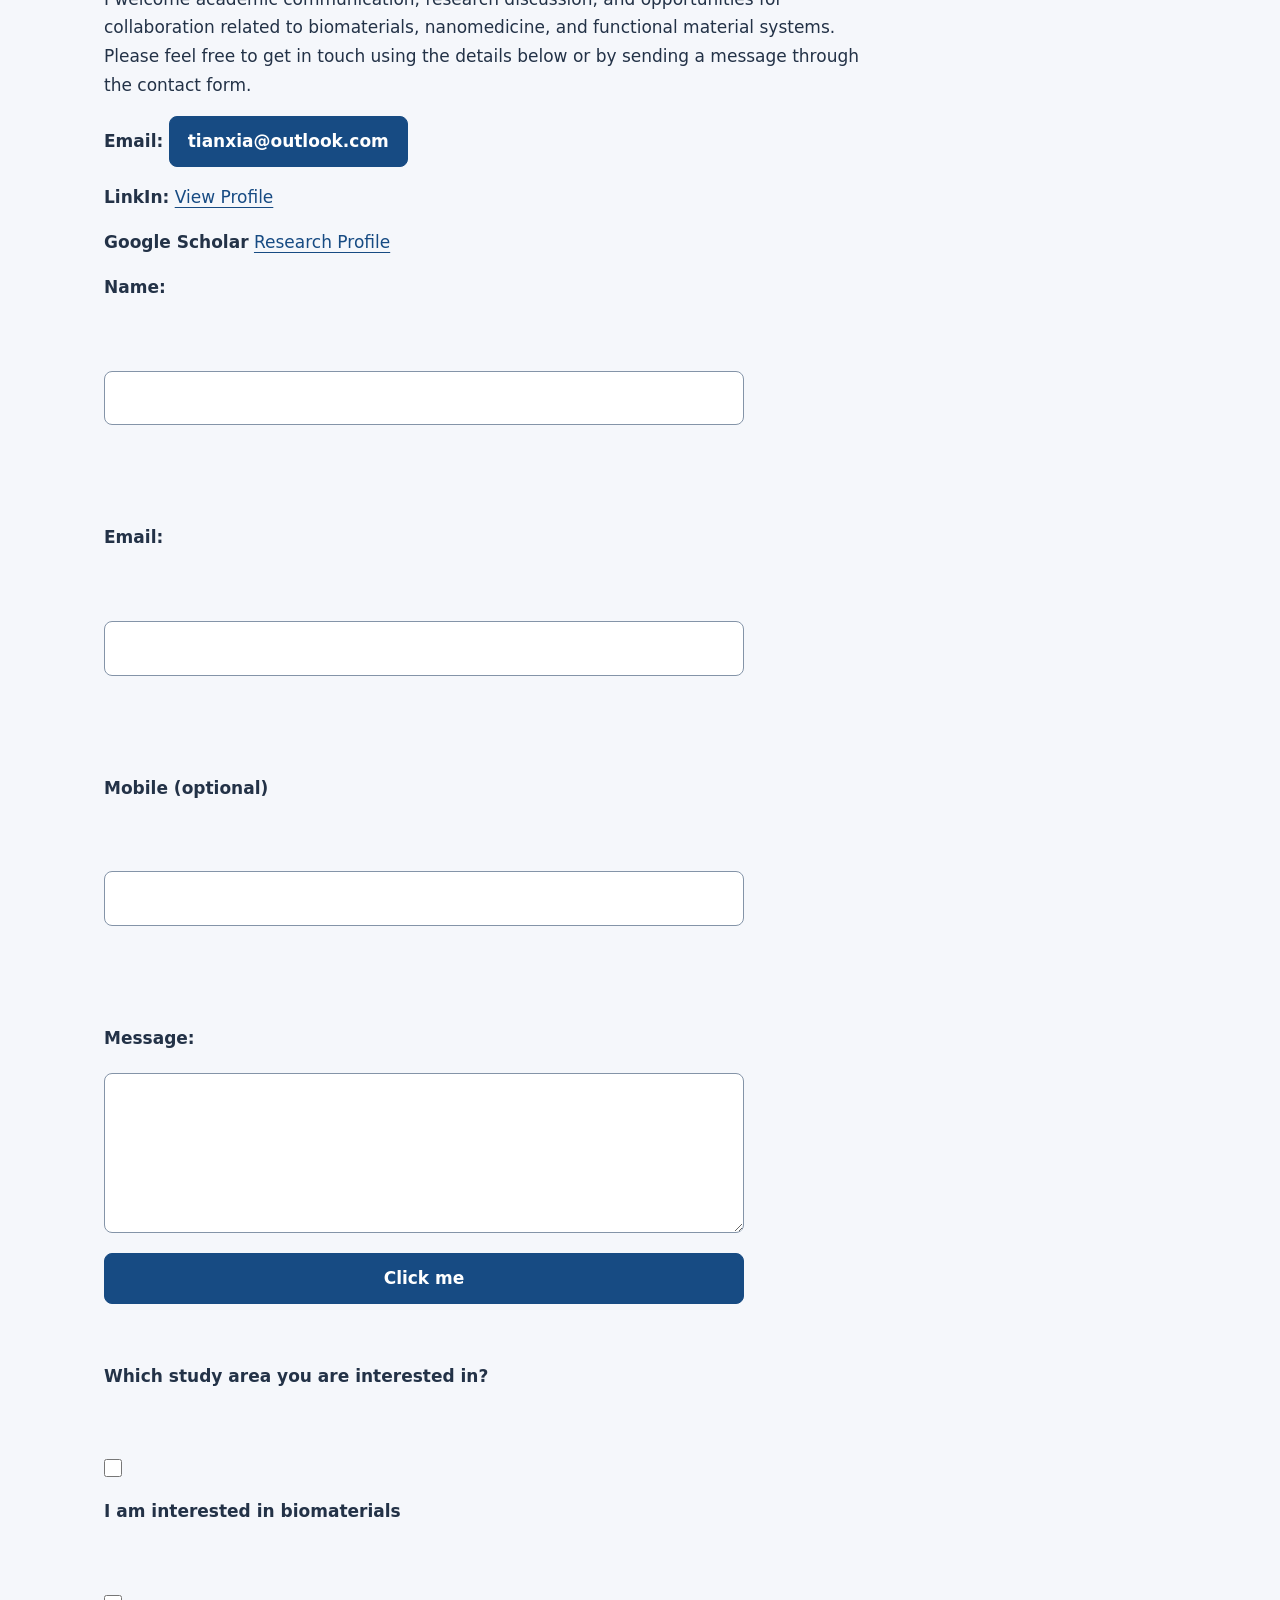
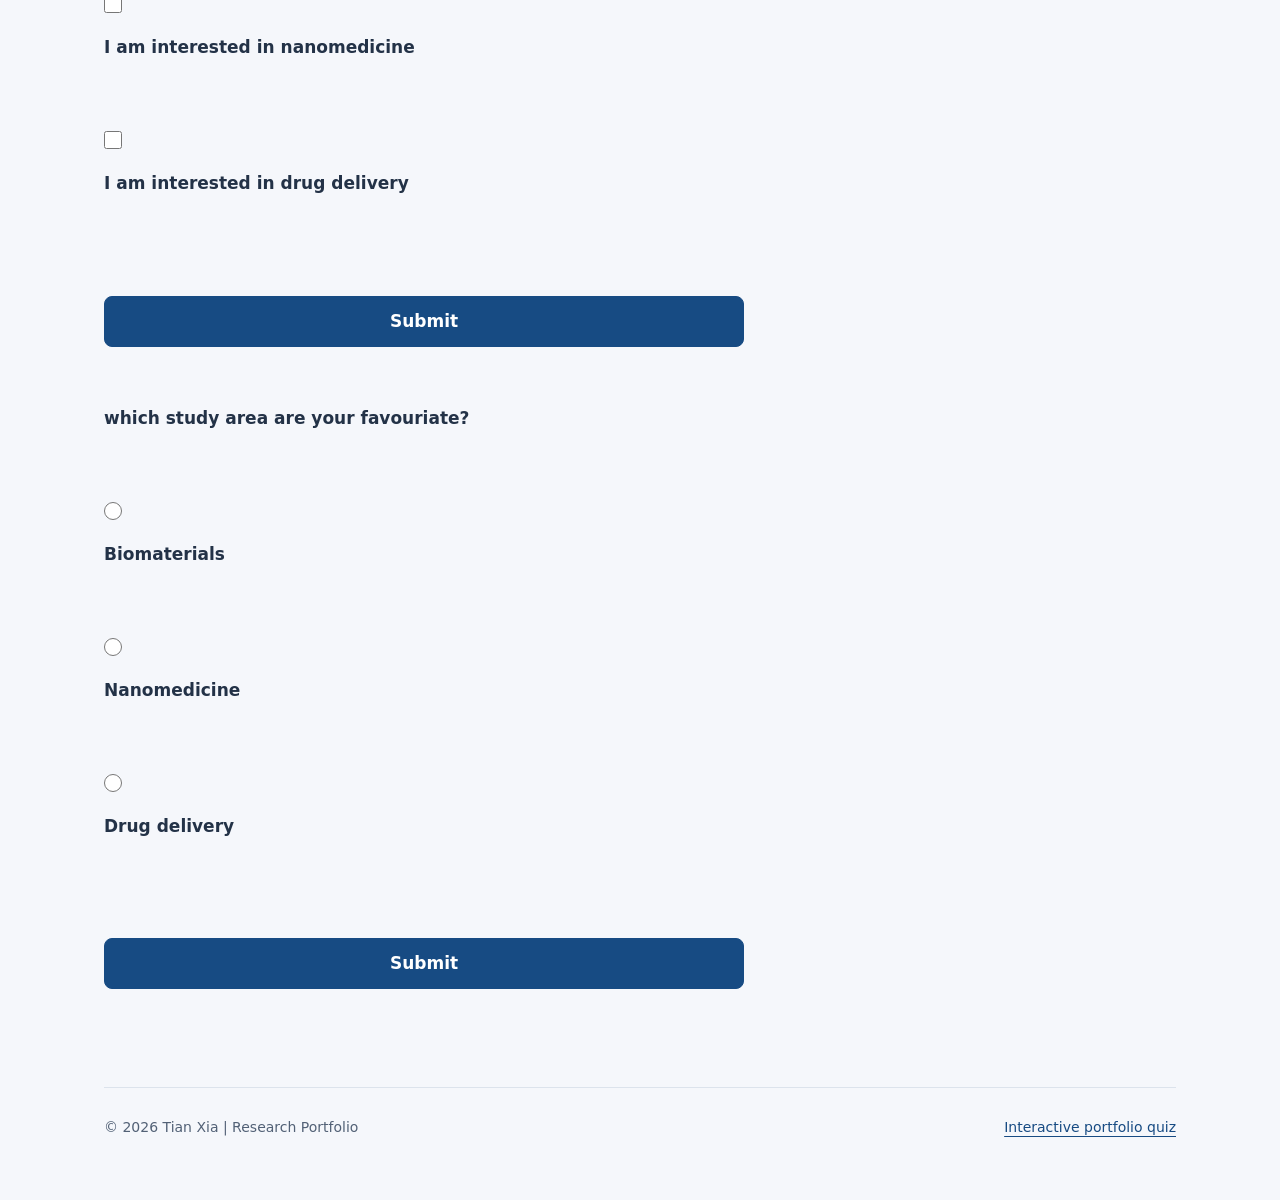
==== commit fce83ccc: "Add files via upload" ====
--- a/index.html
+++ b/index.html
@@ -8,31 +8,46 @@
 </head>
 
 <body>
-    <header>
-        <h1>Tian Xia</h1>
-        <p>Reasearcher in biomaterials and Nanomedicine</p>
-        <img src="Nanoparticles.jpg" alt="the shape and structure of nanoparticles">
-    </header>
-    
-    <button class="menu-toggle" aria-expanded="false" aria-controls="primaryNav">
-        Menu
-    </button>
-
-    <nav>
-        <ul class="nav-links" id="primaryNav">
-        <li><a href="#about">About</a></li>
-        <li><a href="#research">Research</a></li>
-        <li><a href="#projects">Projects</a></li>
-        <li><a href="#publications">Publications</a></li>
-        <li><a href="#skills">Skills</a></li>
-        <li><a href="#awards">Awards</a></li>
-        <li><a href="#contact">Contact</a></li>
-        </ul>
-    </nav>
-
-    <main>
-        <button id="alertButton">Check status</button>
-        <p id="alertMessage" aria-live="polite"></p>
+    <a class="skip-link" href="#main-content">Skip to main content</a>
+    <header class="hero">
+        <div class="hero-content">
+            <p class="eyebrow"> Research portfolio</p>
+            <h1>Tian Xia</h1>
+
+            <p class="hero-subtitle">
+                Biomaterials · Nanomedicine · Functional materials
+            </p>
+
+            <p class="hero-description">Exploring relationships between material structure, properties,
+      and potential biomedical applications.
+            </p>
+
+            <div class="hero-actions">
+                <a class="button" href="#project">View research projects</a>
+                <a class="button button-secondary" href="#contact">Contact</a>
+            </div>
+        </div>
+       
+        <img
+        class="hero-image"
+        src="Nanoparticles.jpg"
+        alt=""
+        width="600"
+        height="400"
+        >
+        </header>
+
+        <nav class="site-nav" aria-label="Main navgation">
+            <ul>
+                <li><a href="#about">About</a></li>
+                <li><a href="#research">Research</a></li>
+                <li><a href="#projects">Projects</a></li>
+                <li><a href="#skills">Skills</a></li>
+                <li><a href="#contact">Contact</a></li>
+            </ul>
+        </nav>
+
+    <main id="main-content" tabindex="-1">
         
         <section id="about">
             <h2 class="heading">😊About</h2>
@@ -42,6 +57,12 @@
                  material systems for biomedical applications, with particular attention to targeted
                  delivery, therapeutic performance, and structure–function relationships.
             </p>
+            
+            <p>
+                 This portfolio presents my research interests, selected projects,
+                 and technical skills.
+            </p>
+
             <figure>
                 <img src="Research team.jpg" alt="Me and team members">
                 <figcaption>The picture of me and my team members</figcaption>
@@ -67,7 +88,6 @@
                  and interdisciplinary collaboration. I am interested in projects that connect material
                  science, biomedical engineering, and practical health-related innovation.
             </p>
-            <p id="Status">Status: Not updated</p>
 
         </section>
 
@@ -108,13 +128,6 @@
             </article>
         </section>
         
-        <button id="toggleSectionBtn" type="button">
-            Show/hide extra section
-        </button>
-        <section id="extraSection" hidden>
-            <h3>Additional research detail</h3>
-            <p>This section contains extra project information.</p>
-        </section>
 
         <section id="projects">
             <h2>📘Projects</h2>
@@ -141,20 +154,6 @@
                      strategies may lack precision or sufficient efficacy. 
                 </p>
             </article>
-            <button
-             class="toggle-details"
-             type="button"
-             aria-expanded="false"
-             aria-controls="proj1-details"
-             >
-            Shows details
-        </button>
-        <div id="proj1-details" hidden>
-            <p><strong>Methods:</strong>Mixed-method design</p>
-            <p><strong>Participants:</strong>24 researchers</p>
-        </div>
-
-        <p id="status">JavaScript is not active.</p>
 
             <article>
                 <h3>Project 2: Supramolecular Material Platforms Based on Metal–Ligand or Metal–Biomolecule</h3>
@@ -184,14 +183,6 @@
             
             </article>
 
-               <button id="toggleButton">Show details</button>
-            <p id="details2" hidden>
-                This section contains additional project information.
-            </p>
-
-            <p id="message">
-                Additional information is shown below.
-            </p>
             <article>
                 <h3>Project 3: Functional Material Design for Translational Biomedical Use</h3>
                 <p>
@@ -208,12 +199,6 @@
                 </p>
             </article>
         </section>
-        <button id="statusButton" type="button">
-            Update status
-        </button>
-        <p id="statusMessage">
-            Status:Not update yet.
-        </p>
         
         <section id="publications">
             <h2>📚Publications</h2>
@@ -308,7 +293,7 @@
             </table>
         </section>
 
-        <section id="contact">
+        <section id="contact" class="contact-section">
             <h2>✉️Contact</h2>
             <p>
                  I welcome academic communication, research discussion, and opportunities for
@@ -318,7 +303,7 @@
             </p>
 
             <div>
-                <p><strong>Email:</strong> <a href="mailto:tianxia@example.com">tianxia@example.com</a> </p>
+                <p><strong>Email:</strong> <a class="button" href="mailto:tianxia@outlook.com">tianxia@outlook.com</a> </p>
                 <p><strong>LinkIn:</strong> <a href="https://www.linkedin.com/" target="blank">View Profile</a></p>
                 <p><strong>Google Scholar</strong> <a href="https://scholar.google.com/" target="blank">Research Profile</a></p>
             </div>
@@ -371,15 +356,14 @@
         </section>
     
     </main>
-    <script src="script.js"></script>
+
+    <footer class="site-footer">
+        <p>&copy; 2026 Tian Xia | Research Portfolio</p>
+
+        <a href="quiz.html">
+            Interactive portfolio quiz
+        </a>
+    </footer>
+    
 </body>
-
-<h3>Coding Examples</h3>
-<a href="quiz.html" target="_blank">Take the Portfolio Quiz!</a>
-
-
-<footer>
-    <p>&copy; 2026 Tian Xia | Research Portfolio</p>
-    <p>Biomaterials • Nanomedicine • Functional Materials</p>
-</footer>
 </html>
--- a/style.css
+++ b/style.css
@@ -1,197 +1,366 @@
-/* Apply consistent box model sizing to all elements */
+/* ---------- Base ---------- */
+:root{
+  --page: #f5f7fb;
+  --surface: #ffffff;
+  --text: #233247;
+  --muted: #526176;
+  --accent: #174b83;
+  --accent-dark: #10375f;
+  --border: #dce3ec;
+}
+
 *,
 *::before,
-*::after{
-    box-sizing: border-box;
-}
-/* Remove default browser margin and set readable default */
-body{
-    margin: 0; /*remove default margin*/
-    font-family: system-ui, -apple-system, "Segoe UI", Roboto, Arial, sans-serif; /* Clean system fonts */
-    line-height: 1.6; /*Improves reading comfort */
-    color: #111; /* Dark text for strong contrast */
-    background: #fff; /*White background for clarity */
-}
-
-/* Add spacing below paragraphs for readability */
-p{
-    margin: 0 0 1rem 0;
-}
-/* limit line length to improve readability on large screens */
-body
-{
-    max-width: 1100px; /* Prevent long, hard-to-read lines */
-    margin: 0 auto; /* Center content horizontally */
-    padding: 1.5rem; /* Adds breathing room inside container */
-}
-
-/* Improve heading readability */
-h1,h2,h3{
-    line-height:1.2;
-    margin:0 0 0.75rem 0;
-}
-
-/*Primary page title */
-h1{
-    font-size:2rem;
-}
-/*Sectionn heading */
-h2{
-    font-size:1.5rem;
-    margin-top: 2rem; /* Add space before new sections */
-}
-
-/* Subheadings */
-h3{
-    font-size:1.2rem;
-    margin-top:1.25rem;
-}
-/* Remove default list styling and apply flex layout */
-nav ul{
-    list-style:none;
-    padding:0;
-    margin:0;
-    display:flex; /* Activate Flexbox */
-    gap: 1rem; /*Even spacing between items */
-    flex-wrap: wrap; /* Allows wrapping on smaller screens */
-    justify-content:center;
-}
-
-nav{
-    position:sticky;
-    top:0;
-}
-
-section{
-    scroll-margin-top:80px;
-}
-
-/* Style navigation links */
-nav a{
-    text-decoration:none;
-    padding: 0.4rem 0.6rem;
-    border-radius:0.4rem;
-}
-
-.nav-links{
-    display: none;
-}
-.nav-links.open{
-    display:block;
-}
-
-/* Visally group each project, like resaerch cards */
-article{
-    border: 1px solid #e6e6e6;
-    border-radius: 0.75rem; /* Soft rounded corners */
-    padding:1rem; /*Space between projects */
-    margin-top:1rem; /* Space between projects */
-    background: #fafafa; /* Light backgroundcontrast */
-}
-
-/* Stack form fields vertically using Flexbox */
-form{
-    display:flex;
-    flex-direction: column;
-    gap: 1rem;
-}
-/* Make labels clear and readable */
-label{
-    font-weight: 600;
-    margin-bottom:0.35rem;
-}
-/* Improve input usability */
-input,
-textarea{
-    width:100%;
-    padding:0.75rem;
-    border: 1px solid #bbb;
-    border-radius: 0.5rem;
-    font: inherit;
-}
-/* Ensure links are clearly visable */
-a{
-    color:#0b57d0;
-    text-decoration:underline;
-}
-
-/* Visible keyboard focues indicator */
-:focus-visible{
-    outline:3px solid #0b57d0;
-    outline-offset: 3px;
-}
-
-/* Adjust layout when screen width is 600px or smaller */
-@media (max-width: 600px){
-    main{
-        padding: 1rem; /* Reduce padding on small screens */
-    }
-    h1{
-        font-size:1.6rem; /*Slightly smaller heading */
-    }
-    nav ul{
-        gap:0.5rem; /* Reduce spacing */
-    }
-}
-
-/* optional: if you add a <nav> in your HTML */
-nav{
-    margin-top: 1rem;
-}
-nav ul{
-    list-style:none;
-    padding:0;
-    margin:0;
-    display:flex;     /* Flexbox layout */
-    gap:1rem;
-    flex-wrap:wrap;   /* Wrap links if sapce is tight */
-}
-nav a{
-    text-decoration:none;
-    padding:0.4rem 0.6rem;
-    border-radius:0.4rem;
-}
-nav a:hover{
-    background:#f2f6ff;
-}
-/*Button: high contrast and clear*/
-button{
-    width:fit-content;
-    padding:0.75rem 1rem;
-    border:none;
-    border-radius: 0.6rem;
-    background: #0b57d0;
-    color:#fff;
-    font:inherit;
-    cursor:pointer;
-}
-button:hover{
-    background: #0948ad;
-}
-button:active{
-    transform: translateY(1px);
-}
-footer{
-    border-top: 1px solid #ddd;
-    padding:1.5rem;
-    color:#333;
-}
-
-@media(max-width:600px){
-    header,
-    footer{
-        padding:1rem;
-    }
-    main{
-        padding:1rem;
-    }
-    h1{
-        font-size:1.6rem;
-    }
-    nav ul{
-        gap:0.5rem;
-    }
-    nav a{
-        padding:0.35rem 0.5rem;
-    }
-}
+*::after {
+  box-sizing: border-box;
+}
+
+body {
+  max-width: 1120px;
+  margin: 0 auto;
+  padding: 32px 24px;
+  background: var(--page);
+  color: var(--text);
+  font-family: system-ui, -apple-system, "Segoe UI", Arial, sans-serif;
+  font-size: 17px;
+  line-height: 1.7;
+}
+
+h1,
+h2,
+h3 {
+  color: #142b46;
+  line-height: 1.25;
+}
+
+h1 {
+  margin: 0 0 16px;
+  font-size: clamp(2.5rem, 5vw, 3.5rem);
+  letter-spacing: -0.03em;
+}
+
+h2 {
+  margin: 0 0 24px;
+  font-size: 1.8rem;
+}
+
+h3 {
+  margin: 0 0 12px;
+  font-size: 1.15rem;
+}
+
+p {
+  margin: 0 0 16px;
+  max-width: 72ch;
+}
+
+a {
+  color: var(--accent);
+  text-underline-offset: 4px;
+  overflow-wrap: anywhere;
+}
+
+a:hover {
+  color: var(--accent-dark);
+}
+
+img {
+  display: block;
+  max-width: 100%;
+  height: auto;
+}
+
+:focus-visible {
+  outline: 3px solid var(--accent);
+  outline-offset: 4px;
+}
+
+/* ---------- Keyboard shortcut link ---------- */
+.skip-link {
+  position: absolute;
+  top: 8px;
+  left: 8px;
+  z-index: 100;
+  padding: 12px 18px;
+  background: white;
+  transform: translateY(-180%);
+}
+
+.skip-link:focus {
+  transform: translateY(0);
+}
+
+/* ---------- Hero ---------- */
+
+.hero {
+  display: grid;
+  grid-template-columns: 1.15fr 1fr;
+  align-items: center;
+  gap: 40px;
+  padding: 48px;
+  background: var(--surface);
+  border: 1px solid var(--border);
+  border-radius: 20px;
+}
+
+.hero-content {
+  min-width: 0;
+}
+
+.eyebrow {
+  margin-bottom: 12px;
+  color: var(--accent);
+  font-size: 0.8rem;
+  font-weight: 700;
+  letter-spacing: 0.12em;
+  text-transform: uppercase;
+}
+
+.hero-subtitle {
+  font-size: 1.05rem;
+  font-weight: 600;
+}
+
+.hero-description {
+  color: var(--muted);
+}
+
+.hero-image {
+  width: 100%;
+  aspect-ratio: 3 / 2;
+  object-fit: cover;
+  border-radius: 14px;
+}
+
+.hero-actions {
+  display: flex;
+  flex-wrap: wrap;
+  gap: 12px;
+  margin-top: 24px;
+}
+
+/* ---------- Buttons ---------- */
+
+.button,
+button,
+input[type="submit"] {
+  display: inline-flex;
+  align-items: center;
+  justify-content: center;
+  min-height: 44px;
+  padding: 10px 18px;
+  border: 1px solid var(--accent);
+  border-radius: 8px;
+  background: var(--accent);
+  color: white;
+  font: inherit;
+  font-weight: 600;
+  text-decoration: none;
+  cursor: pointer;
+}
+
+.button:hover,
+button:hover,
+input[type="submit"]:hover {
+  background: var(--accent-dark);
+  color: white;
+}
+
+.button-secondary {
+  background: white;
+  color: var(--accent);
+}
+
+/* ---------- Navigation ---------- */
+
+.site-nav {
+  margin: 24px 0 8px;
+  padding: 12px;
+  background: white;
+  border: 1px solid var(--border);
+  border-radius: 12px;
+}
+
+.site-nav ul {
+  display: flex;
+  justify-content: center;
+  flex-wrap: wrap;
+  gap: 8px;
+  margin: 0;
+  padding: 0;
+  list-style: none;
+}
+
+.site-nav a {
+  display: block;
+  padding: 10px 16px;
+  border-radius: 6px;
+  font-weight: 600;
+  text-decoration: none;
+}
+
+.site-nav a:hover {
+  background: #eaf0f8;
+}
+
+/* ---------- Sections and cards ---------- */
+
+main > section {
+  padding: 40px 0;
+  border-bottom: 1px solid var(--border);
+}
+
+section {
+  scroll-margin-top: 24px;
+}
+
+article {
+  margin: 0 0 20px;
+  padding: 28px;
+  background: var(--surface);
+  border: 1px solid var(--border);
+  border-radius: 12px;
+}
+
+article p:last-child {
+  margin-bottom: 0;
+}
+
+figure {
+  max-width: 640px;
+  margin: 24px 0;
+}
+
+figure img {
+  width: 100%;
+  border-radius: 10px;
+}
+
+figcaption {
+  margin-top: 10px;
+  color: var(--muted);
+  font-size: 0.875rem;
+}
+
+#skills h3 {
+  margin-top: 24px;
+}
+
+ul {
+  padding-left: 24px;
+}
+
+li {
+  margin-bottom: 6px;
+}
+
+table {
+  width: 100%;
+  border-collapse: collapse;
+}
+
+th,
+td {
+  padding: 12px;
+  border-bottom: 1px solid var(--border);
+  text-align: left;
+  vertical-align: top;
+  overflow-wrap: anywhere;
+}
+
+/* ---------- Forms, if added later ---------- */
+
+form {
+  display: grid;
+  gap: 20px;
+  max-width: 640px;
+}
+
+.form-field {
+  display: grid;
+  gap: 6px;
+}
+
+label {
+  font-weight: 600;
+}
+
+input:not([type="checkbox"]):not([type="radio"]):not([type="submit"]),
+textarea {
+  width: 100%;
+  padding: 12px;
+  border: 1px solid #8494a8;
+  border-radius: 8px;
+  background: white;
+  color: var(--text);
+  font: inherit;
+}
+
+textarea {
+  min-height: 160px;
+  resize: vertical;
+}
+
+.choice {
+  display: flex;
+  align-items: center;
+  gap: 10px;
+  font-weight: 400;
+}
+
+input[type="checkbox"],
+input[type="radio"] {
+  width: 18px;
+  height: 18px;
+  margin: 0;
+  flex-shrink: 0;
+}
+
+/* ---------- Contact and footer ---------- */
+
+.contact-email {
+  margin-top: 16px;
+  color: var(--muted);
+  overflow-wrap: anywhere;
+}
+
+.site-footer {
+  display: flex;
+  justify-content: space-between;
+  align-items: center;
+  flex-wrap: wrap;
+  gap: 16px;
+  padding: 28px 0;
+  color: var(--muted);
+  font-size: 0.875rem;
+}
+
+.site-footer p {
+  margin: 0;
+}
+
+/* ---------- Mobile ---------- */
+
+@media (max-width: 720px) {
+  body {
+    padding: 16px;
+  }
+
+  .hero {
+    grid-template-columns: 1fr;
+    gap: 24px;
+    padding: 24px;
+  }
+
+  .site-nav a {
+    padding: 8px 10px;
+  }
+
+  main > section {
+    padding: 28px 0;
+  }
+
+  article {
+    padding: 20px;
+  }
+}
